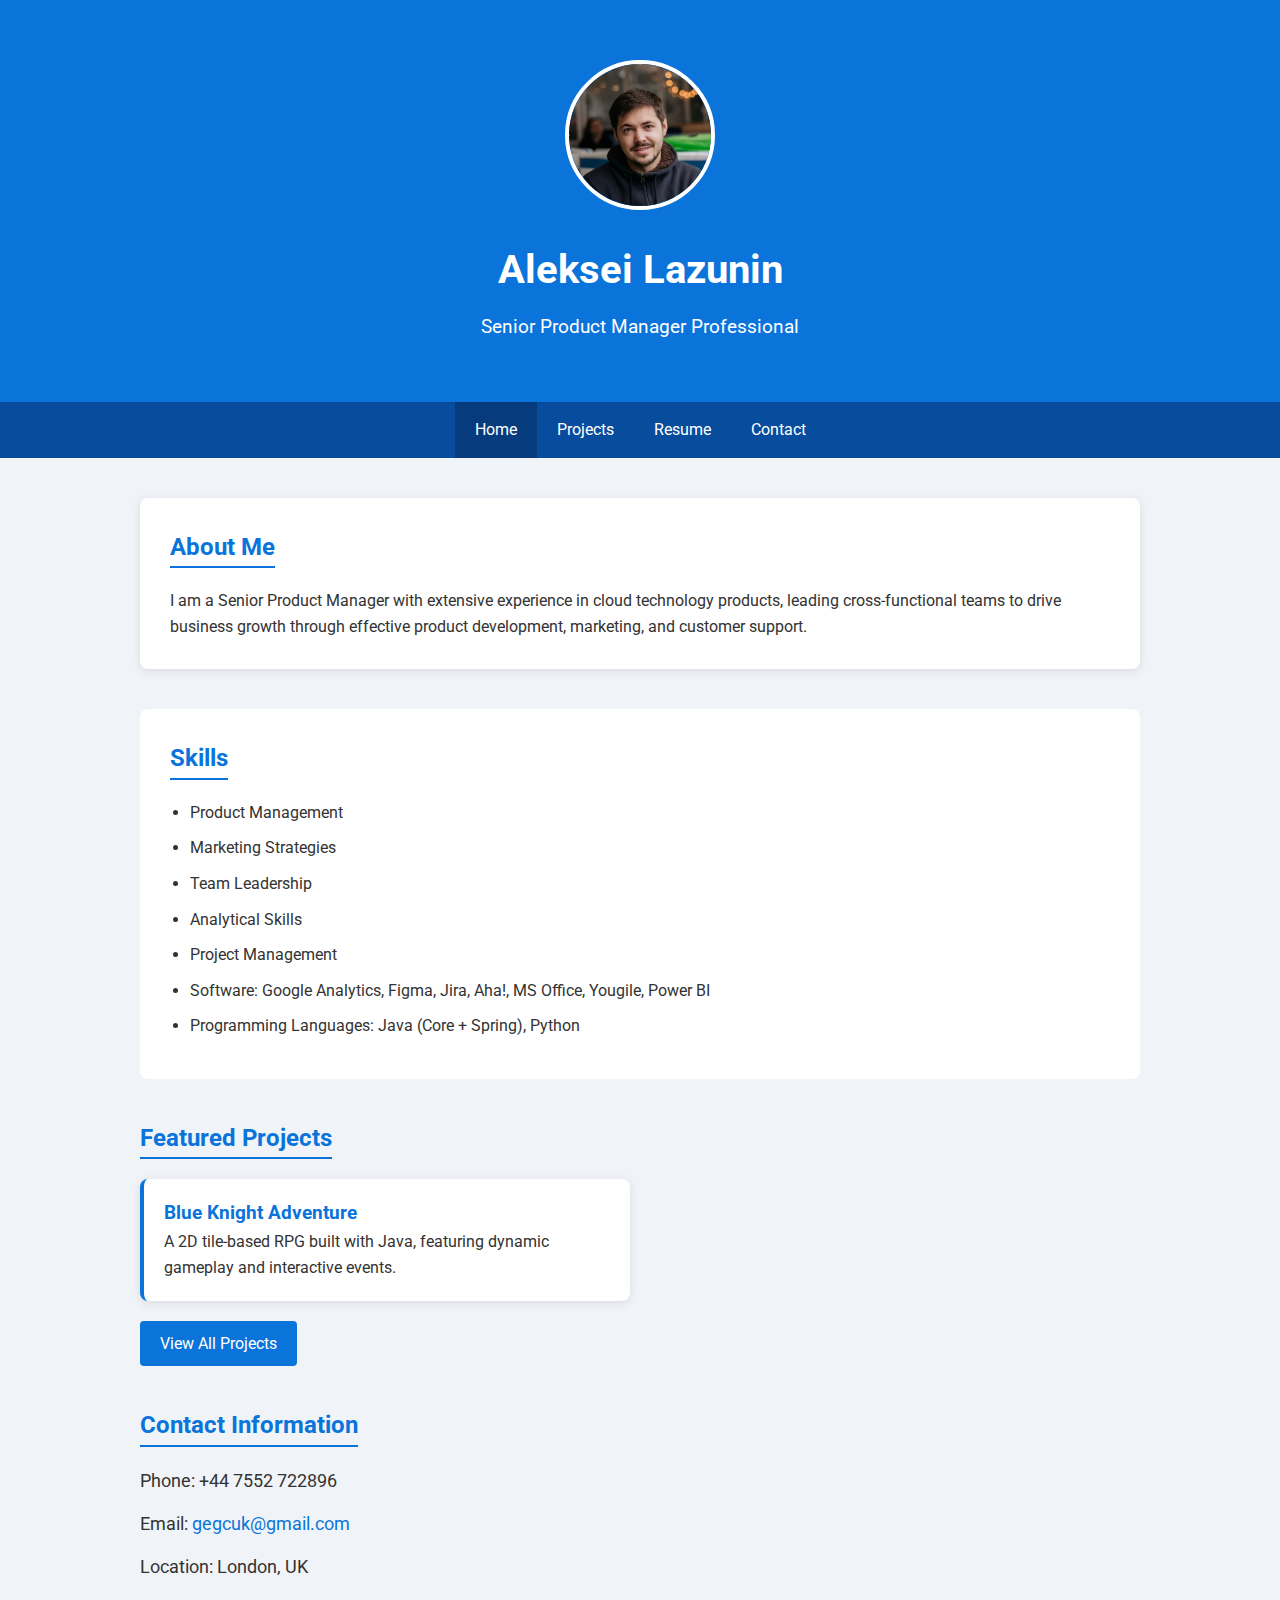
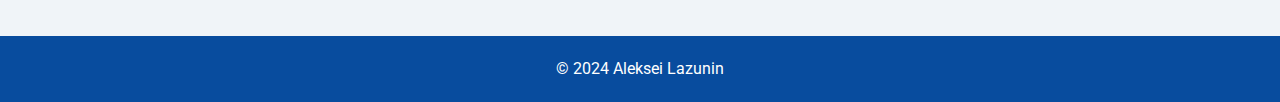
==== html/index.html @ 95893ab8 "Add new styles and content" ====
<!DOCTYPE html>
<html lang="en">
<head>
    <meta charset="UTF-8">
    <title>Aleksei Lazunin - Portfolio</title>
    <meta name="viewport" content="width=device-width, initial-scale=1.0">
    <link rel="stylesheet" href="https://fonts.googleapis.com/css?family=Roboto:300,400,700&display=swap">
    <link rel="stylesheet" href="css/styles.css">
</head>
<body>

<header>
    <div class="container">
        <img src="images/my_photo_1.jpg" alt="Aleksei Lazunin" class="profile-photo">
        <h1>Aleksei Lazunin</h1>
        <p>Senior Product Manager Professional</p>
    </div>
</header>

<nav>
    <div class="container">
        <a href="index.html" class="active">Home</a>
        <a href="projects.html">Projects</a>
        <a href="resume.html">Resume</a>
        <a href="contact.html">Contact</a>
    </div>
</nav>

<main>
    <div class="container">
        <section class="about-me">
            <h2>About Me</h2>
            <p>
                I am a Senior Product Manager with extensive experience in cloud technology products, leading cross-functional teams to drive business growth through effective product development, marketing, and customer support.
            </p>
        </section>

        <section class="skills">
            <h2>Skills</h2>
            <ul class="skills-list">
                <li>Product Management</li>
                <li>Marketing Strategies</li>
                <li>Team Leadership</li>
                <li>Analytical Skills</li>
                <li>Project Management</li>
                <li>Software: Google Analytics, Figma, Jira, Aha!, MS Office, Yougile, Power BI</li>
                <li>Programming Languages: Java (Core + Spring), Python</li>
            </ul>
        </section>

        <section class="projects-preview">
            <h2>Featured Projects</h2>
            <div class="project-list">
                <div class="project-item">
                    <h3><a href="https://github.com/yourusername/2Dgame" target="_blank">Blue Knight Adventure</a></h3>
                    <p>A 2D tile-based RPG built with Java, featuring dynamic gameplay and interactive events.</p>
                </div>
            </div>
            <a href="projects.html" class="btn">View All Projects</a>
        </section>

        <section class="contact">
            <h2>Contact Information</h2>
            <ul class="contact-info">
                <li>Phone: +44 7552 722896</li>
                <li>Email: <a href="mailto:gegcuk@gmail.com">gegcuk@gmail.com</a></li>
                <li>Location: London, UK</li>
            </ul>
        </section>
    </div>
</main>

<footer>
    <div class="container">
        <p>&copy; 2024 Aleksei Lazunin</p>
    </div>
</footer>

</body>
</html>
---- html/css/styles.css ----
/* General Styles */
* {
    margin: 0;
    padding: 0;
    box-sizing: border-box;
}
body {
    font-family: 'Roboto', sans-serif;
    line-height: 1.6;
    color: #333;
    background-color: #f0f4f8;
}

/* Header */
header {
    background-color: #0a74da;
    color: white;
    padding: 60px 20px;
    text-align: center;
}
header h1 {
    font-size: 2.5em;
    margin-bottom: 10px;
}
header p {
    font-size: 1.2em;
}
.profile-photo {
    width: 150px;
    height: 150px;
    border-radius: 50%;
    margin-bottom: 20px;
    border: 4px solid white;
}

/* Navigation Bar */
nav {
    background-color: #084c9e;
}
nav .container {
    display: flex;
    justify-content: center;
}
nav a {
    color: #ffffff;
    padding: 15px 20px;
    text-decoration: none;
    transition: background 0.3s ease;
}
nav a:hover, nav a.active {
    background-color: #063c7d;
}

/* Main Content */
main {
    padding: 40px 20px;
}
.container {
    max-width: 1000px;
    margin: 0 auto;
}
h2 {
    margin-bottom: 20px;
    color: #0a74da;
    border-bottom: 2px solid #0a74da;
    display: inline-block;
}

/* About Me Section */
.about-me {
    background-color: #ffffff;
    padding: 30px;
    margin-bottom: 40px;
    border-radius: 8px;
    box-shadow: 0 2px 10px rgba(0, 0, 0, 0.1);
}

/* Skills Section */
.skills {
    background-color: #ffffff;
    padding: 30px;
    margin-bottom: 40px;
    border-radius: 8px;
}
.skills-list {
    list-style-type: disc;
    margin-left: 20px;
}
.skills-list li {
    margin-bottom: 10px;
}

/* Projects Preview Section */
.projects-preview {
    margin-bottom: 40px;
}
.project-list {
    display: grid;
    grid-template-columns: 1fr 1fr;
    gap: 20px;
}
.project-item {
    background-color: #ffffff;
    padding: 20px;
    border-radius: 8px;
    border-left: 4px solid #0a74da;
    box-shadow: 0 2px 10px rgba(0, 0, 0, 0.1);
}
.project-item h3 {
    margin-top: 0;
}
.project-item a {
    color: #0a74da;
    text-decoration: none;
}
.project-item a:hover {
    text-decoration: underline;
}
.btn {
    display: inline-block;
    background-color: #0a74da;
    color: white;
    padding: 10px 20px;
    text-decoration: none;
    border-radius: 4px;
    margin-top: 20px;
}
.btn:hover {
    background-color: #084c9e;
}

/* Contact Information */
.contact-info {
    list-style-type: none;
    padding: 0;
}
.contact-info li {
    margin-bottom: 15px;
    font-size: 1.1em;
}
.contact-info a {
    color: #0a74da;
    text-decoration: none;
}
.contact-info a:hover {
    text-decoration: underline;
}

/* Footer */
footer {
    background-color: #084c9e;
    color: #ffffff;
    padding: 20px;
    text-align: center;
}

/* Contact Section */
.contact-section {
    background-color: #ffffff;
    padding: 30px;
    margin-bottom: 40px;
    border-radius: 8px;
}

/* Resume Section */
.resume-section {
    background-color: #ffffff;
    padding: 30px;
    margin-bottom: 40px;
    border-radius: 8px;
}

.resume-section h2 {
    font-size: 2em;
    margin-bottom: 10px;
}

.resume-section h3 {
    color: #0a74da;
    margin-top: 30px;
    margin-bottom: 15px;
}

.resume-section h4 {
    margin-top: 20px;
    font-size: 1.2em;
}

.resume-section p em {
    color: #666;
}

.resume-section ul {
    list-style-type: disc;
    margin-left: 20px;
}

.resume-section ul li {
    margin-bottom: 10px;
}

.resume-section .skills-list {
    list-style-type: disc;
    margin-left: 20px;
}

.resume-section .skills-list li {
    margin-bottom: 10px;
}

/* Styling the download button */
.download-btn {
    display: inline-block;
    padding: 12px 24px;
    background-color: #007BFF;
    color: #ffffff;
    text-decoration: none;
    font-size: 16px;
    font-weight: bold;
    border-radius: 8px;
    transition: background-color 0.3s ease;
    box-shadow: 0 4px 8px rgba(0, 0, 0, 0.1);
}

.download-btn:hover {
    background-color: #0056b3;
    box-shadow: 0 6px 12px rgba(0, 0, 0, 0.15);
}

.download-btn:active {
    background-color: #004080;
}
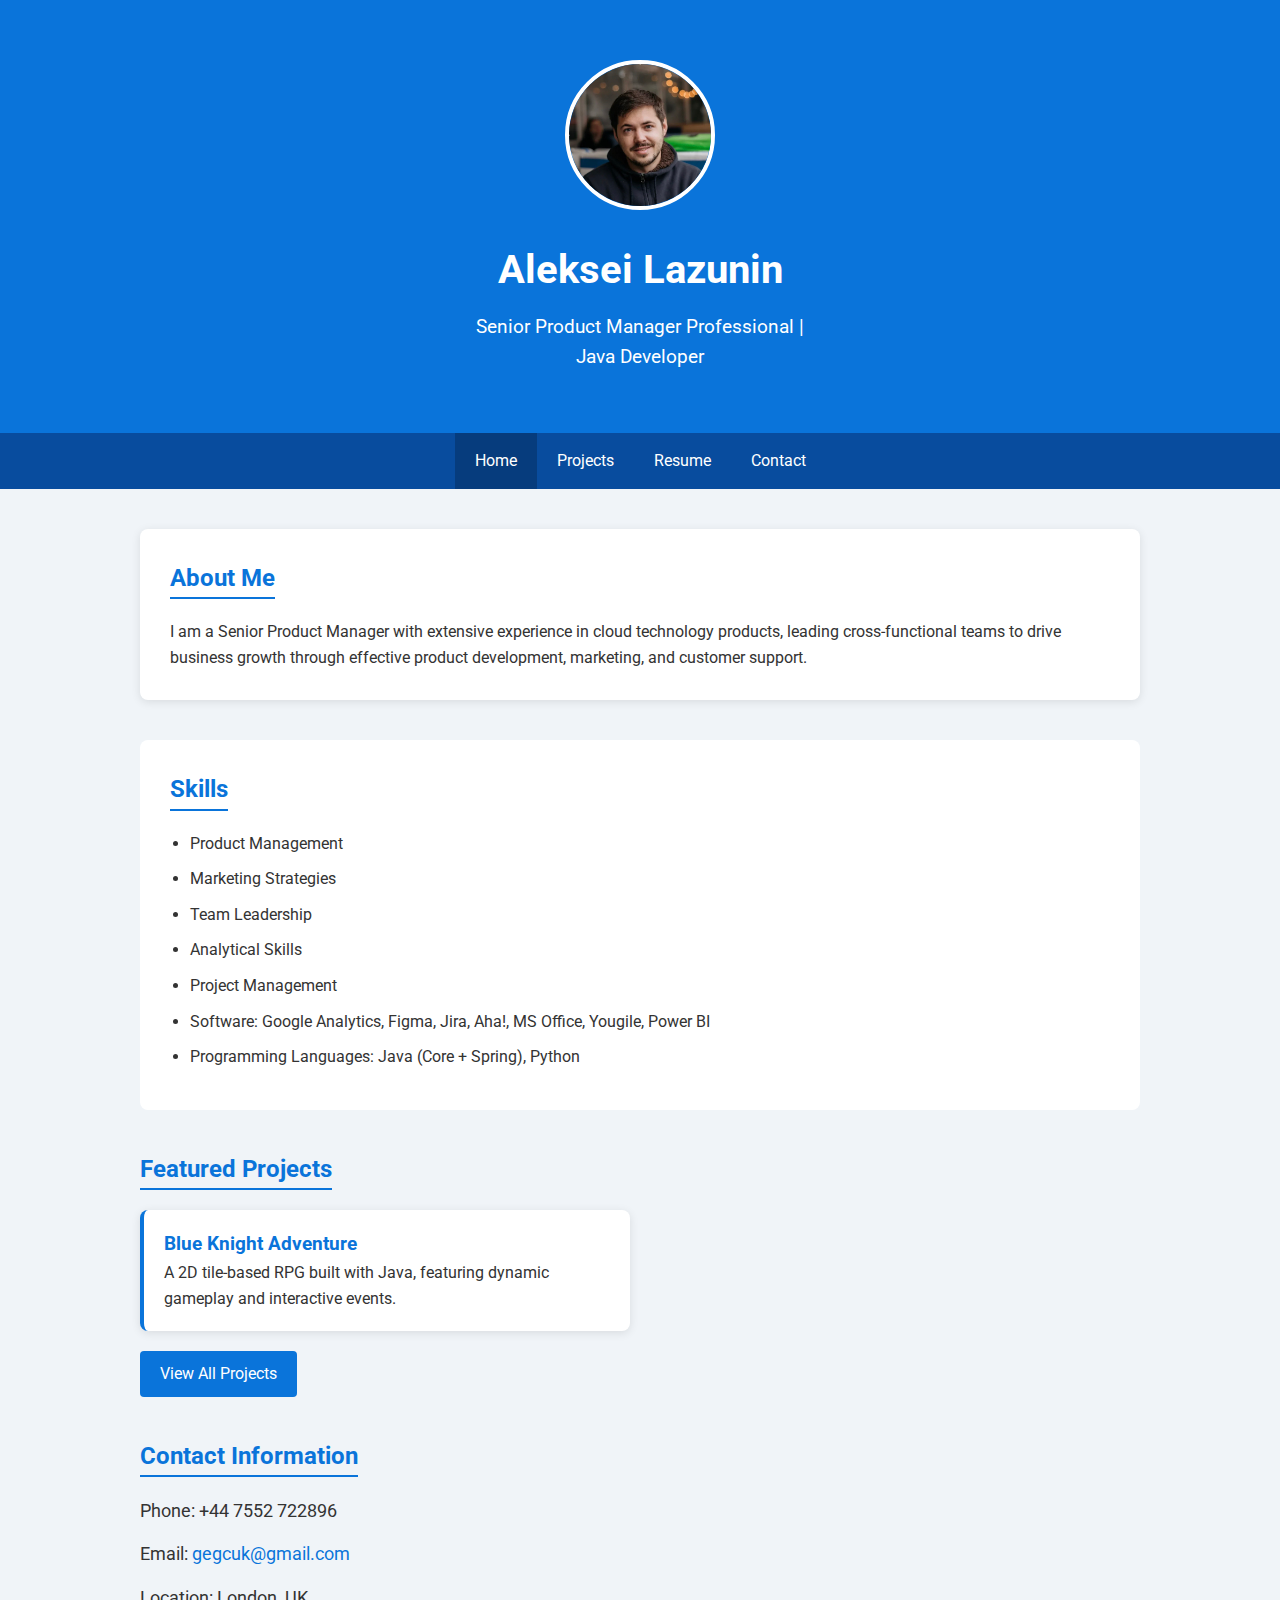
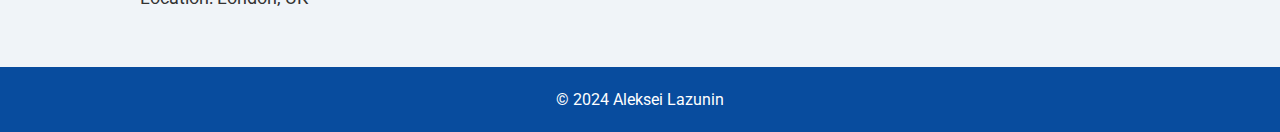
==== commit 5c43ae96: "Add "Java developer" to index.html" ====
--- a/html/index.html
+++ b/html/index.html
@@ -1,80 +1,96 @@
 <!DOCTYPE html>
 <html lang="en">
+
 <head>
     <meta charset="UTF-8">
     <title>Aleksei Lazunin - Portfolio</title>
     <meta name="viewport" content="width=device-width, initial-scale=1.0">
     <link rel="stylesheet" href="https://fonts.googleapis.com/css?family=Roboto:300,400,700&display=swap">
     <link rel="stylesheet" href="css/styles.css">
+    <link rel="icon" href="images/favicon.ico" type="image/x-icon">
 </head>
+
 <body>
 
-<header>
-    <div class="container">
-        <img src="images/my_photo_1.jpg" alt="Aleksei Lazunin" class="profile-photo">
-        <h1>Aleksei Lazunin</h1>
-        <p>Senior Product Manager Professional</p>
-    </div>
-</header>
+    <header>
+        <div class="container">
+            <img src="images/my_photo_1.jpg" alt="Aleksei Lazunin" class="profile-photo">
+            <h1>Aleksei Lazunin</h1>
+            <p>Senior Product Manager Professional | </p>
+            <p>Java Developer</p>
+        </div>
+    </header>
 
-<nav>
-    <div class="container">
-        <a href="index.html" class="active">Home</a>
-        <a href="projects.html">Projects</a>
-        <a href="resume.html">Resume</a>
-        <a href="contact.html">Contact</a>
-    </div>
-</nav>
+    <nav>
+        <div class="container">
+            <a href="index.html" class="active">Home</a>
+            <a href="projects.html">Projects</a>
+            <a href="resume.html">Resume</a>
+            <a href="contact.html">Contact</a>
+        </div>
+    </nav>
 
-<main>
-    <div class="container">
-        <section class="about-me">
-            <h2>About Me</h2>
-            <p>
-                I am a Senior Product Manager with extensive experience in cloud technology products, leading cross-functional teams to drive business growth through effective product development, marketing, and customer support.
-            </p>
-        </section>
+    <main>
+        <div class="container">
+            <section class="about-me">
+                <h2>About Me</h2>
+                <p>
+                    I am a Senior Product Manager with extensive experience in cloud technology products, leading
+                    cross-functional teams to drive business growth through effective product development, marketing,
+                    and customer support.
+                </p>
+            </section>
 
-        <section class="skills">
-            <h2>Skills</h2>
-            <ul class="skills-list">
-                <li>Product Management</li>
-                <li>Marketing Strategies</li>
-                <li>Team Leadership</li>
-                <li>Analytical Skills</li>
-                <li>Project Management</li>
-                <li>Software: Google Analytics, Figma, Jira, Aha!, MS Office, Yougile, Power BI</li>
-                <li>Programming Languages: Java (Core + Spring), Python</li>
-            </ul>
-        </section>
+            <section class="skills">
+                <h2>Skills</h2>
+                <ul class="skills-list">
+                    <li>Product Management</li>
+                    <li>Marketing Strategies</li>
+                    <li>Team Leadership</li>
+                    <li>Analytical Skills</li>
+                    <li>Project Management</li>
+                    <li>Software: Google Analytics, Figma, Jira, Aha!, MS Office, Yougile, Power BI</li>
+                    <li>Programming Languages: Java (Core + Spring), Python</li>
+                </ul>
+            </section>
 
-        <section class="projects-preview">
-            <h2>Featured Projects</h2>
-            <div class="project-list">
-                <div class="project-item">
-                    <h3><a href="https://github.com/yourusername/2Dgame" target="_blank">Blue Knight Adventure</a></h3>
-                    <p>A 2D tile-based RPG built with Java, featuring dynamic gameplay and interactive events.</p>
+            <section class="projects-preview">
+                <h2>Featured Projects</h2>
+                <div class="project-list">
+                    <div class="project-item">
+                        <h3><a href="https://github.com/gegcuk/2Dgame" target="_blank">Blue Knight Adventure</a></h3>
+                        <p>A 2D tile-based RPG built with Java, featuring dynamic gameplay and interactive events.</p>
+                    </div>
                 </div>
-            </div>
-            <a href="projects.html" class="btn">View All Projects</a>
-        </section>
+                <a href="projects.html" class="btn">View All Projects</a>
+            </section>
 
-        <section class="contact">
-            <h2>Contact Information</h2>
-            <ul class="contact-info">
-                <li>Phone: +44 7552 722896</li>
-                <li>Email: <a href="mailto:gegcuk@gmail.com">gegcuk@gmail.com</a></li>
-                <li>Location: London, UK</li>
-            </ul>
-        </section>
-    </div>
-</main>
+            <section class="contact">
+                <h2>Contact Information</h2>
+                <ul class="contact-info">
+                    <li>Phone: +44 7552 722896</li>
+                    <li>Email: <a href="mailto:gegcuk@gmail.com">gegcuk@gmail.com</a></li>
+                    <li>Location: London, UK</li>
+                </ul>
+            </section>
+        </div>
+    </main>
 
-<footer>
-    <div class="container">
-        <p>&copy; 2024 Aleksei Lazunin</p>
-    </div>
-</footer>
+    <footer>
+        <div class="container">
+            <p>&copy; 2024 Aleksei Lazunin</p>
+        </div>
+    </footer>
+    <script src="js/scripts.js"></script>
+    <!-- Google tag (gtag.js) -->
+    <script async src="https://www.googletagmanager.com/gtag/js?id=G-N5PJ9CN96T"></script>
+    <script>
+        window.dataLayer = window.dataLayer || [];
+        function gtag() { dataLayer.push(arguments); }
+        gtag('js', new Date());
 
+        gtag('config', 'G-N5PJ9CN96T');
+    </script>
 </body>
+
 </html>--- a/html/css/styles.css
+++ b/html/css/styles.css
@@ -229,4 +229,73 @@
 
 .download-btn:active {
     background-color: #004080;
+}
+
+/* Project Details Section */
+.project-details {
+    margin-top: 15px;
+}
+
+.project-details h4 {
+    margin-bottom: 10px;
+    color: #0a74da;
+}
+
+.project-details ul {
+    list-style-type: disc;
+    margin-left: 20px;
+    margin-bottom: 15px;
+}
+
+.project-details ul li {
+    margin-bottom: 5px;
+}
+
+/* Toggle Button */
+.toggle-details {
+    background-color: transparent;
+    border: none;
+    color: #0a74da;
+    font-size: 1em;
+    cursor: pointer;
+    display: flex;
+    align-items: center;
+    margin-top: 10px;
+}
+
+.toggle-details .arrow {
+    display: inline-block;
+    transition: transform 0.3s ease;
+    margin-right: 5px;
+}
+
+.toggle-details.expanded .arrow {
+    transform: rotate(90deg); /* Rotate arrow when expanded */
+}
+
+/* Collapsible Project Details */
+.project-details {
+    max-height: 0;
+    overflow: hidden;
+    transition: max-height 0.5s ease;
+}
+
+.project-details.expanded {
+    max-height: 1000px; /* A high value to allow for content expansion */
+    margin-top: 15px;
+}
+
+.project-details h4 {
+    margin-bottom: 10px;
+    color: #0a74da;
+}
+
+.project-details ul {
+    list-style-type: disc;
+    margin-left: 20px;
+    margin-bottom: 15px;
+}
+
+.project-details ul li {
+    margin-bottom: 5px;
 }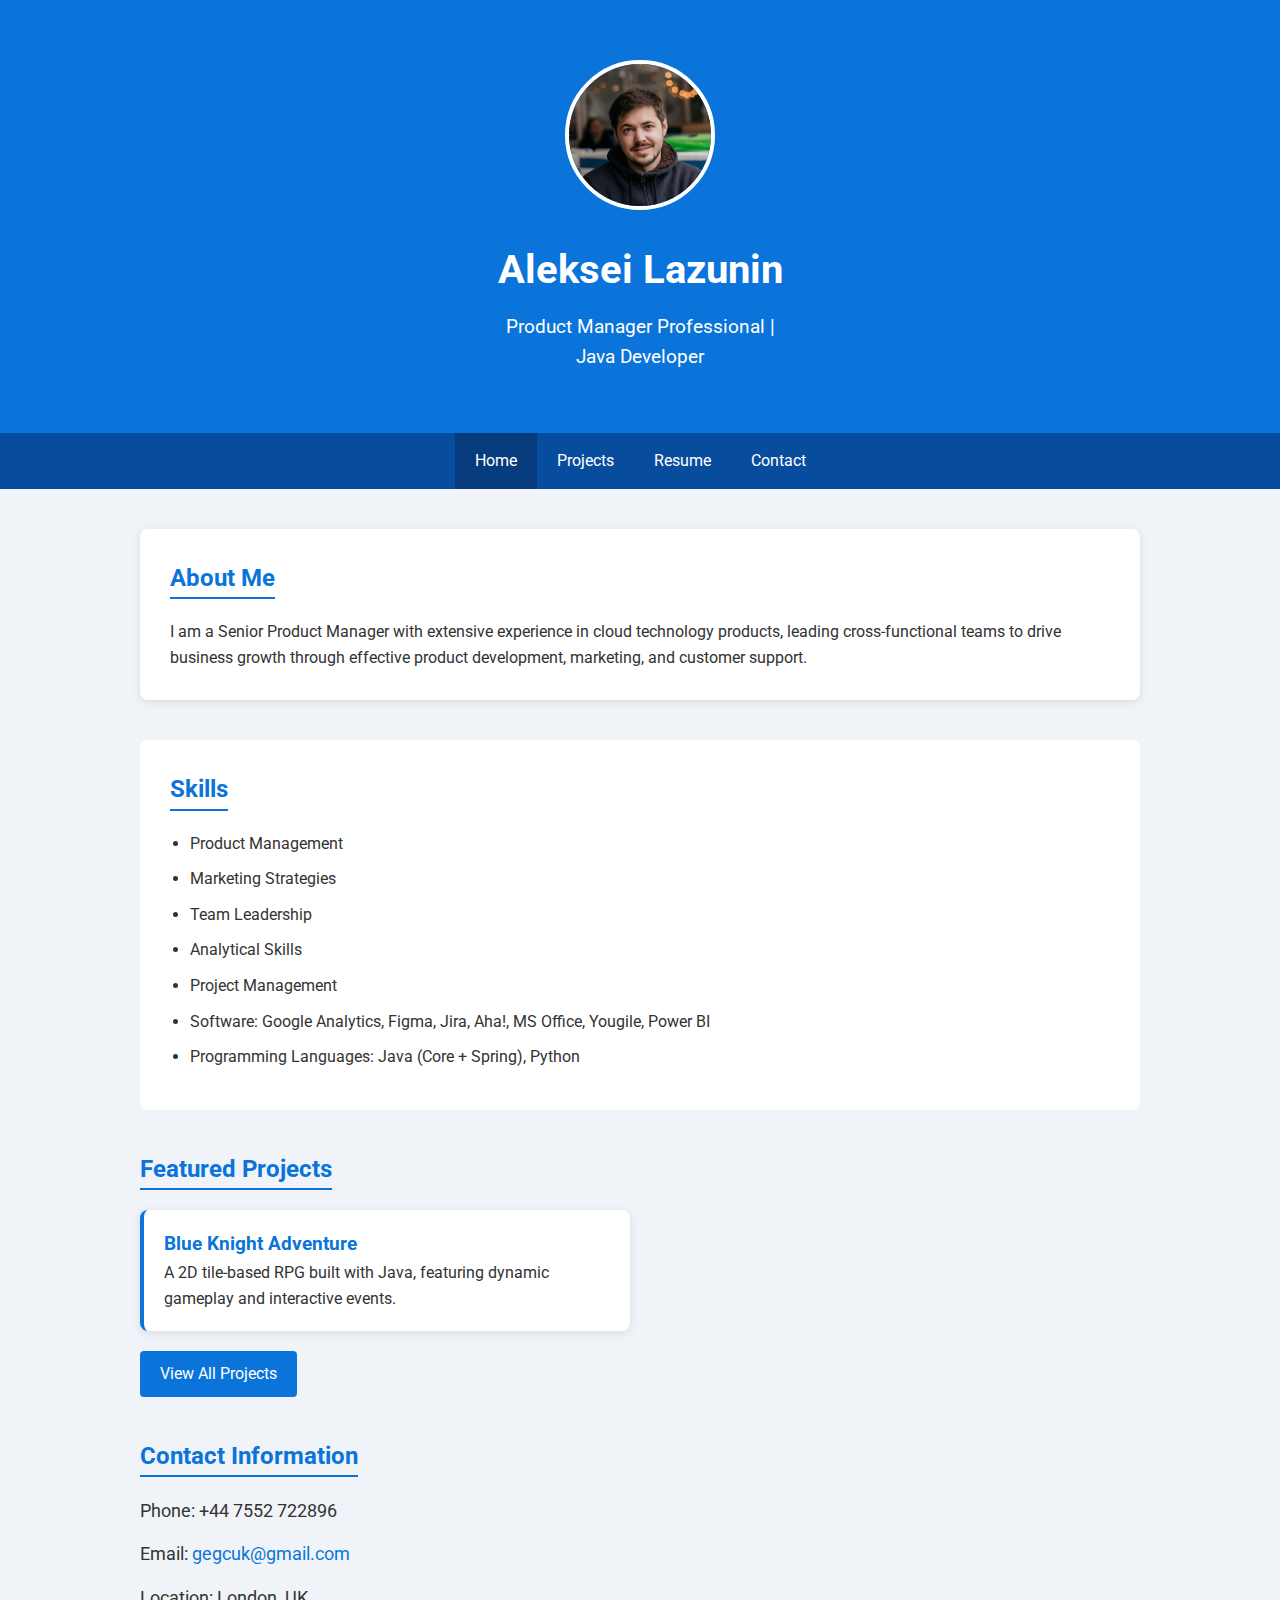
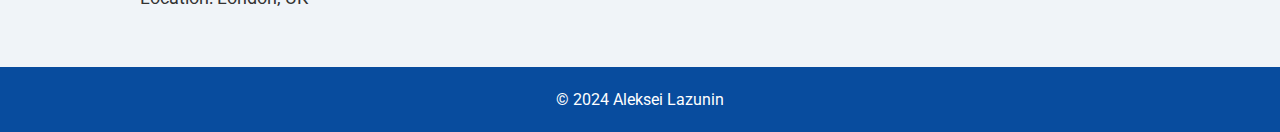
==== commit b17244a4: "Role description updates" ====
--- a/html/index.html
+++ b/html/index.html
@@ -16,7 +16,7 @@
         <div class="container">
             <img src="images/my_photo_1.jpg" alt="Aleksei Lazunin" class="profile-photo">
             <h1>Aleksei Lazunin</h1>
-            <p>Senior Product Manager Professional | </p>
+            <p>Product Manager Professional | </p>
             <p>Java Developer</p>
         </div>
     </header>
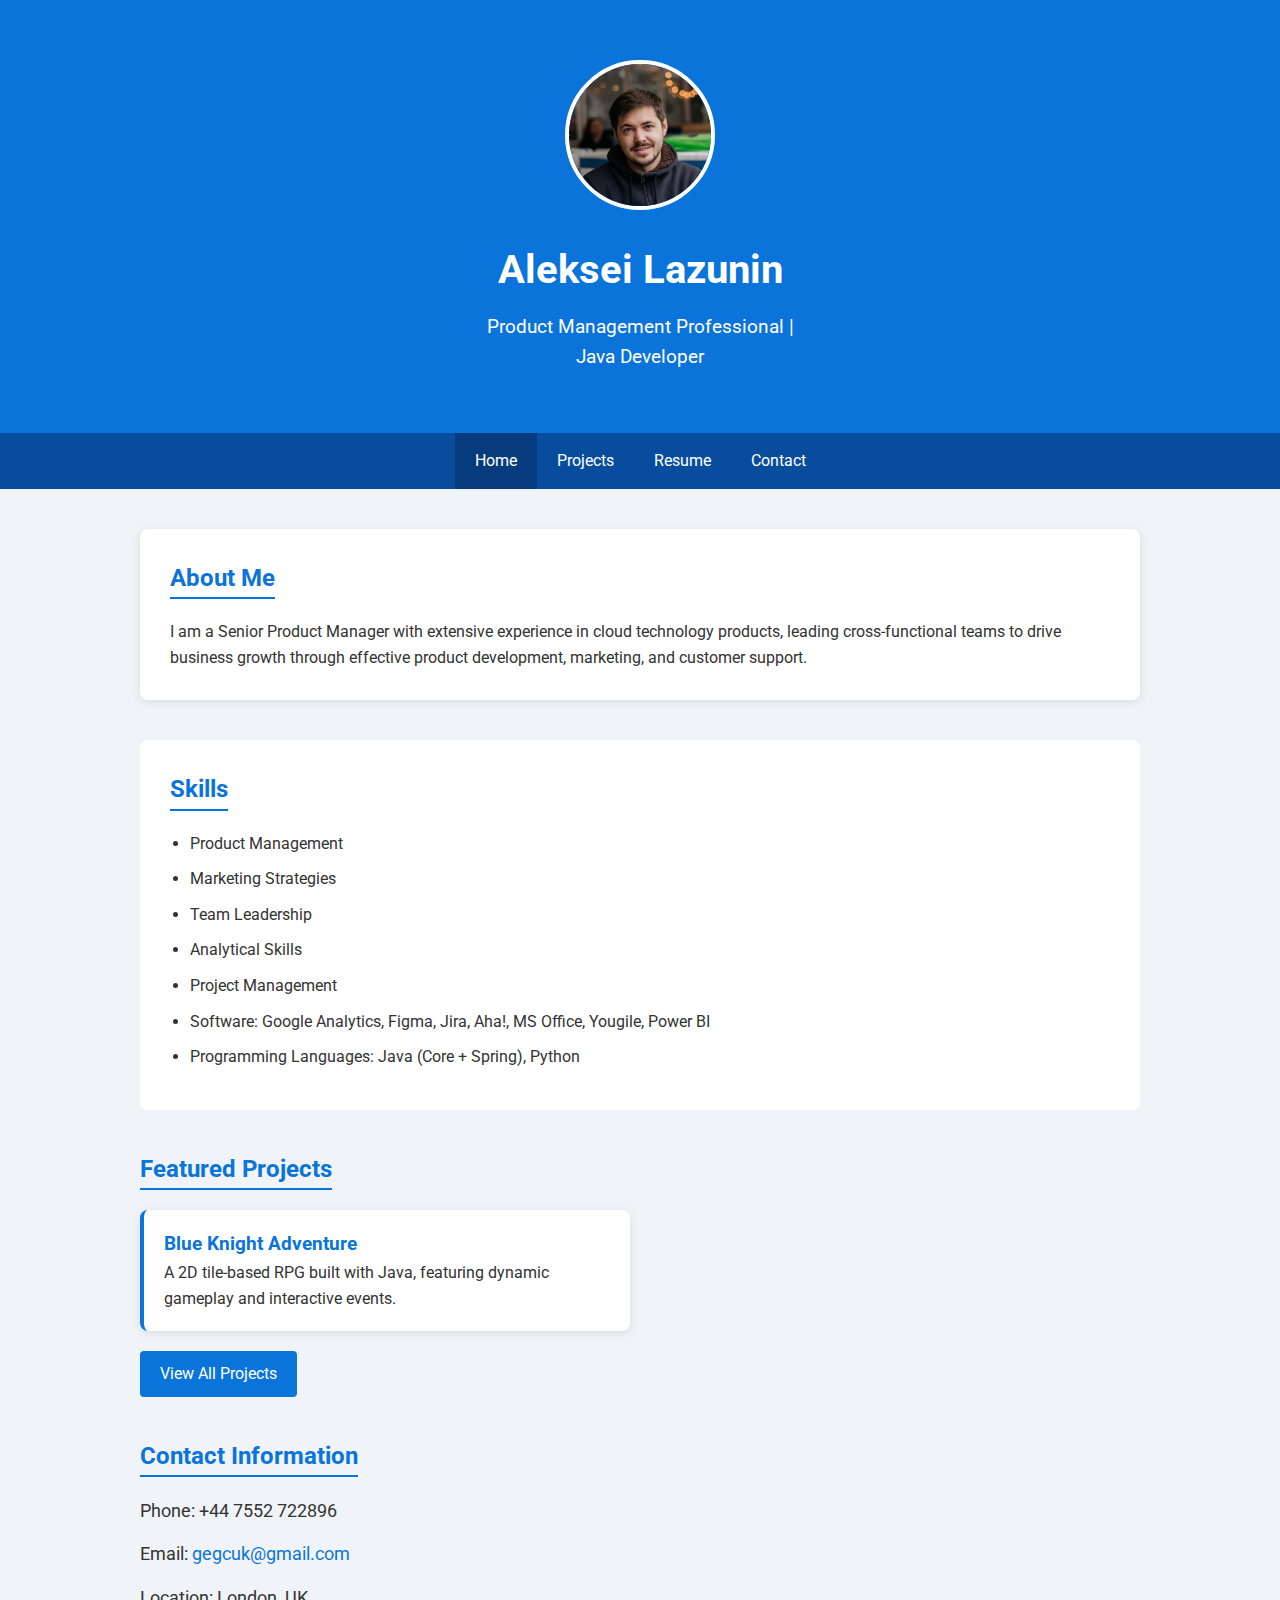
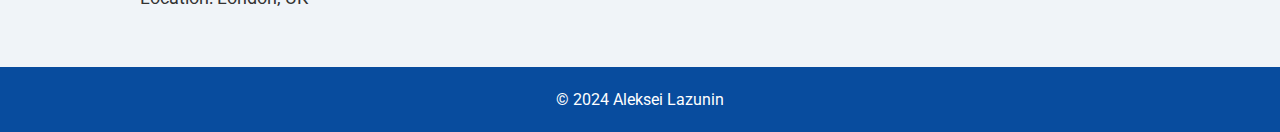
==== commit 1ebb22c3: "Typo corrections" ====
--- a/html/index.html
+++ b/html/index.html
@@ -16,7 +16,7 @@
         <div class="container">
             <img src="images/my_photo_1.jpg" alt="Aleksei Lazunin" class="profile-photo">
             <h1>Aleksei Lazunin</h1>
-            <p>Product Manager Professional | </p>
+            <p>Product Management Professional | </p>
             <p>Java Developer</p>
         </div>
     </header>
